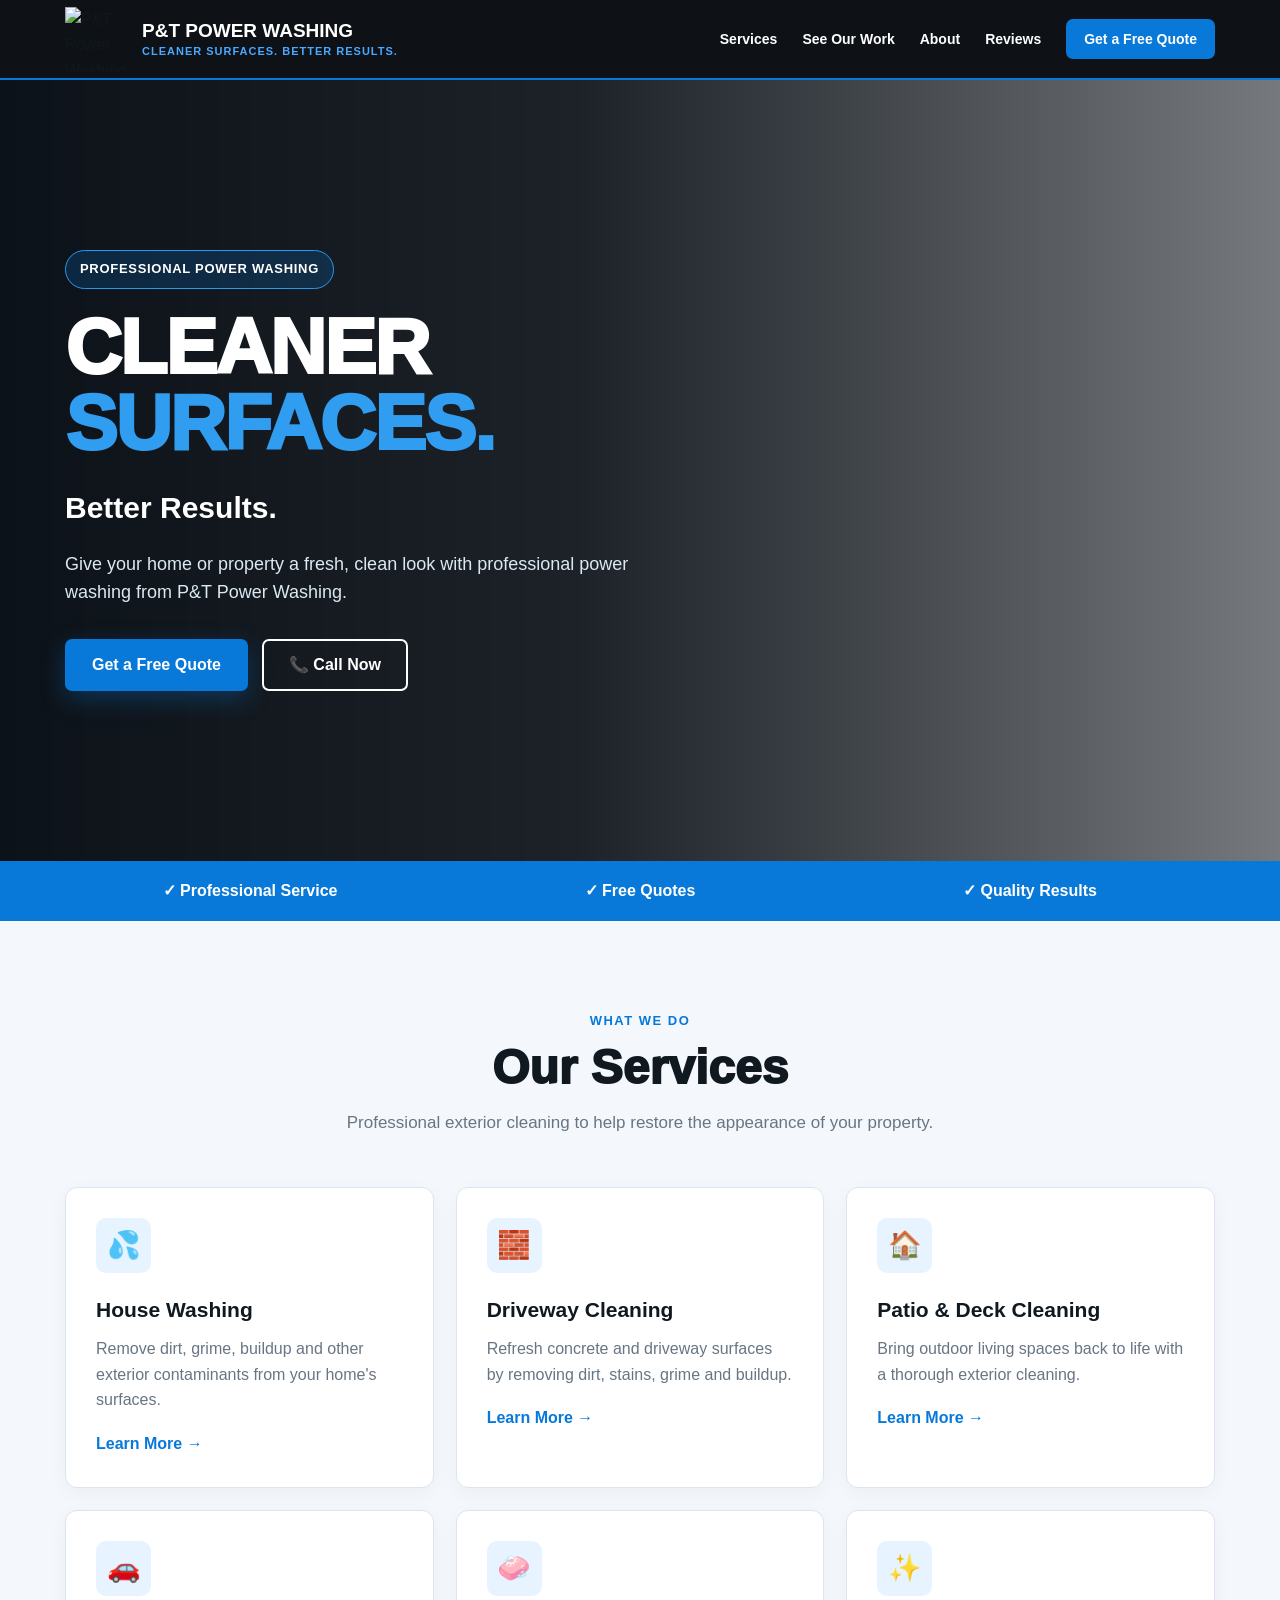
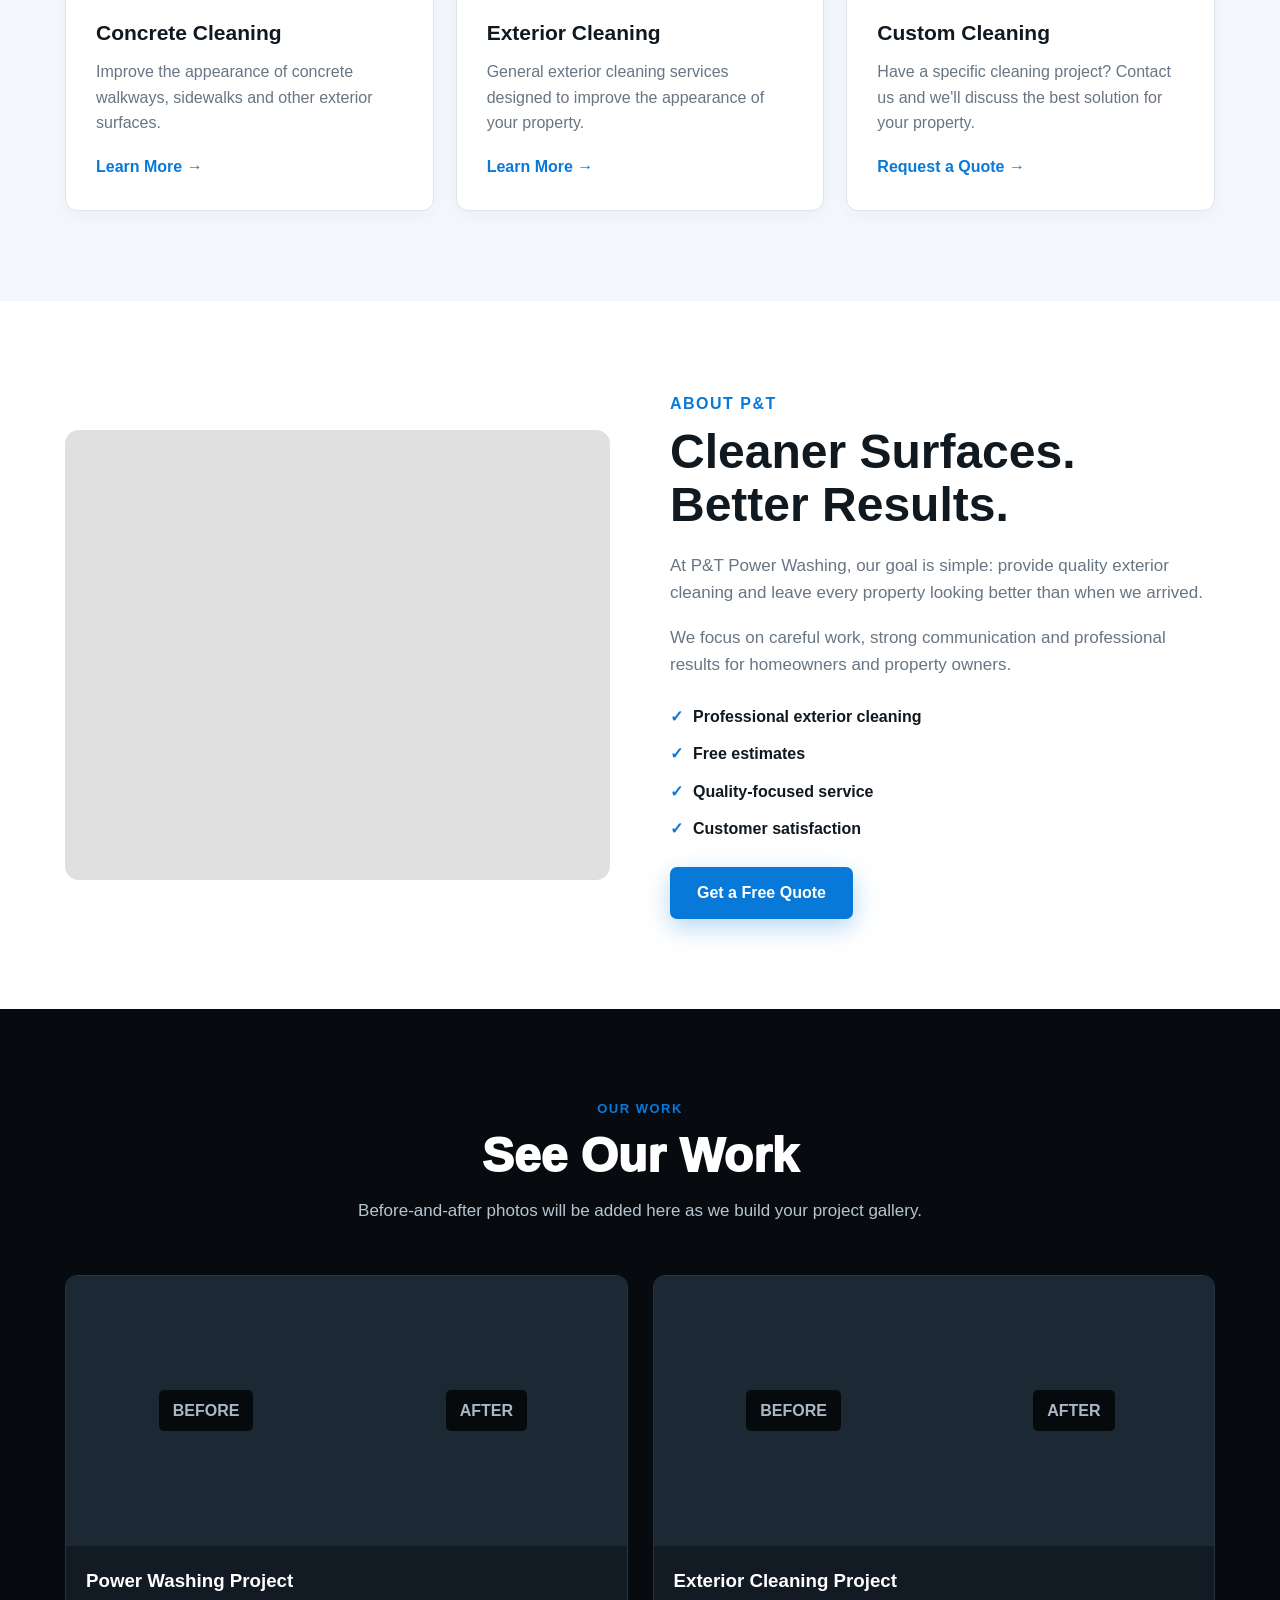
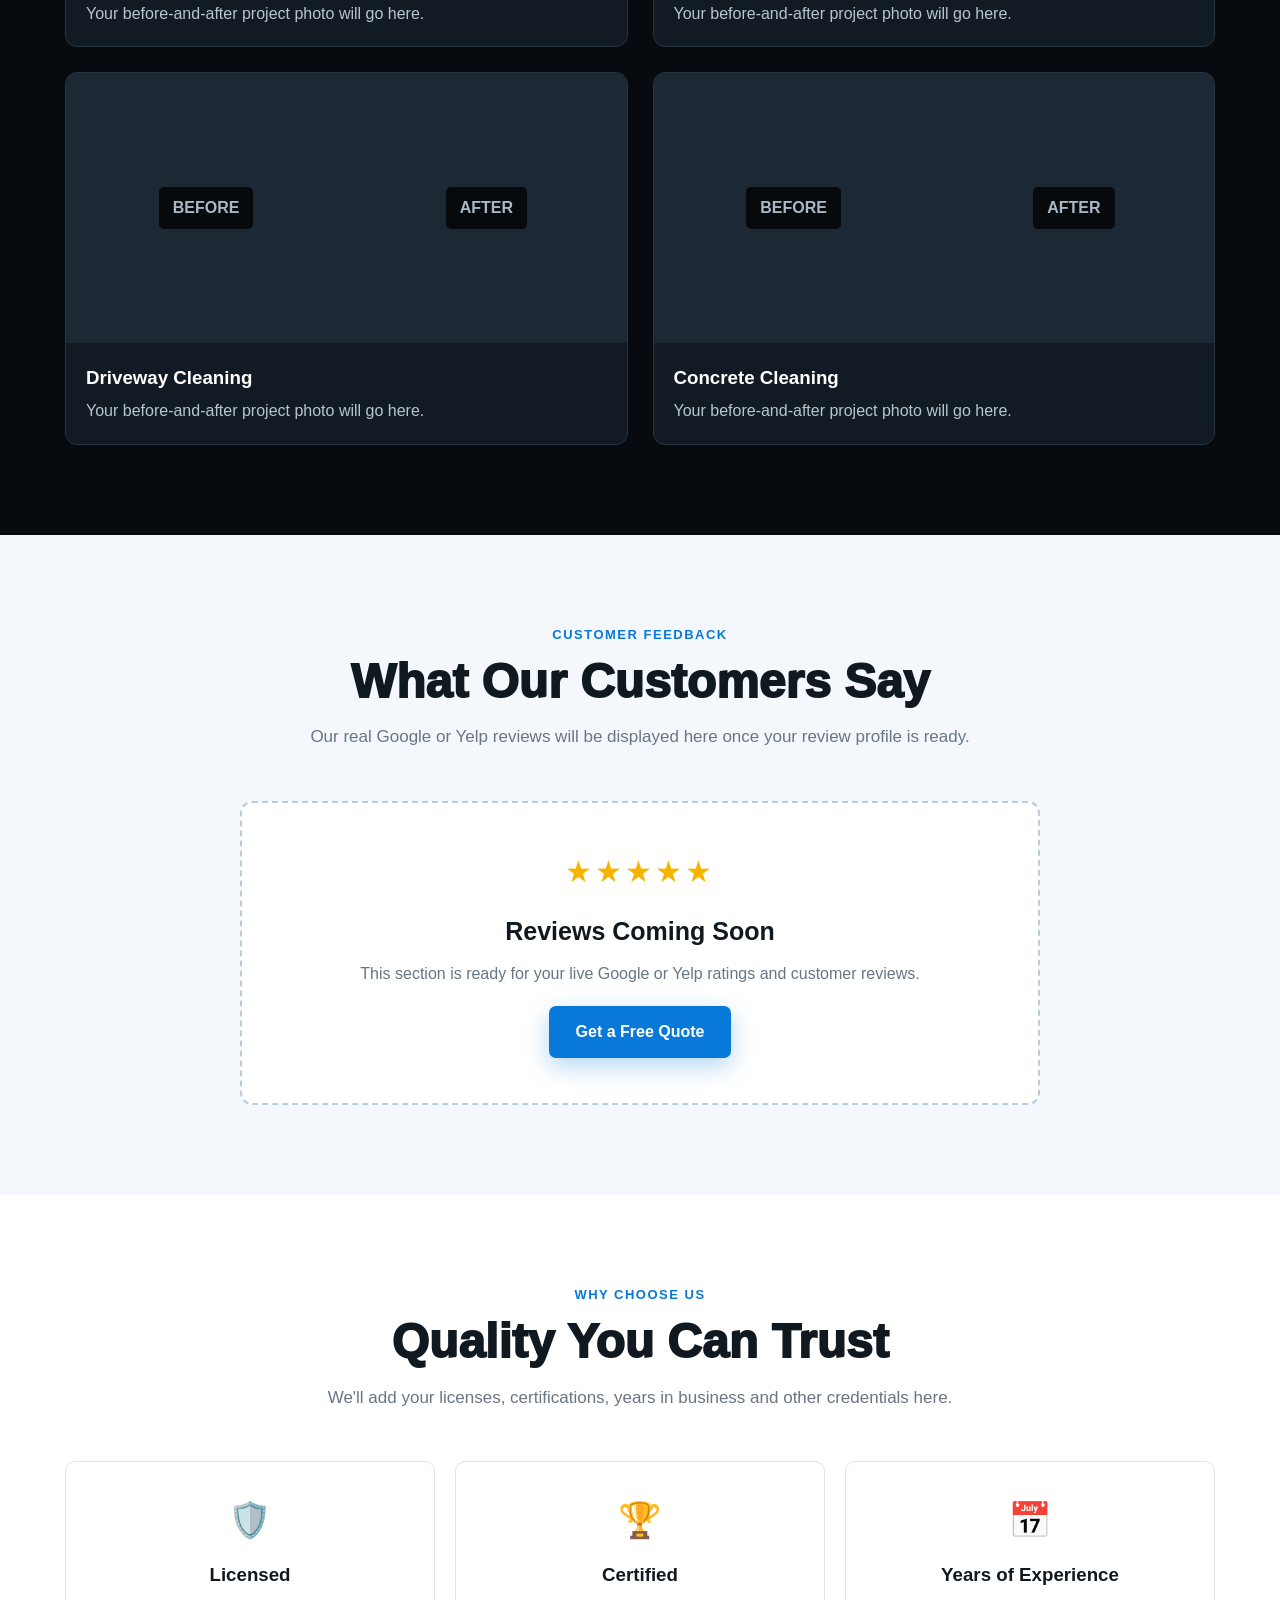
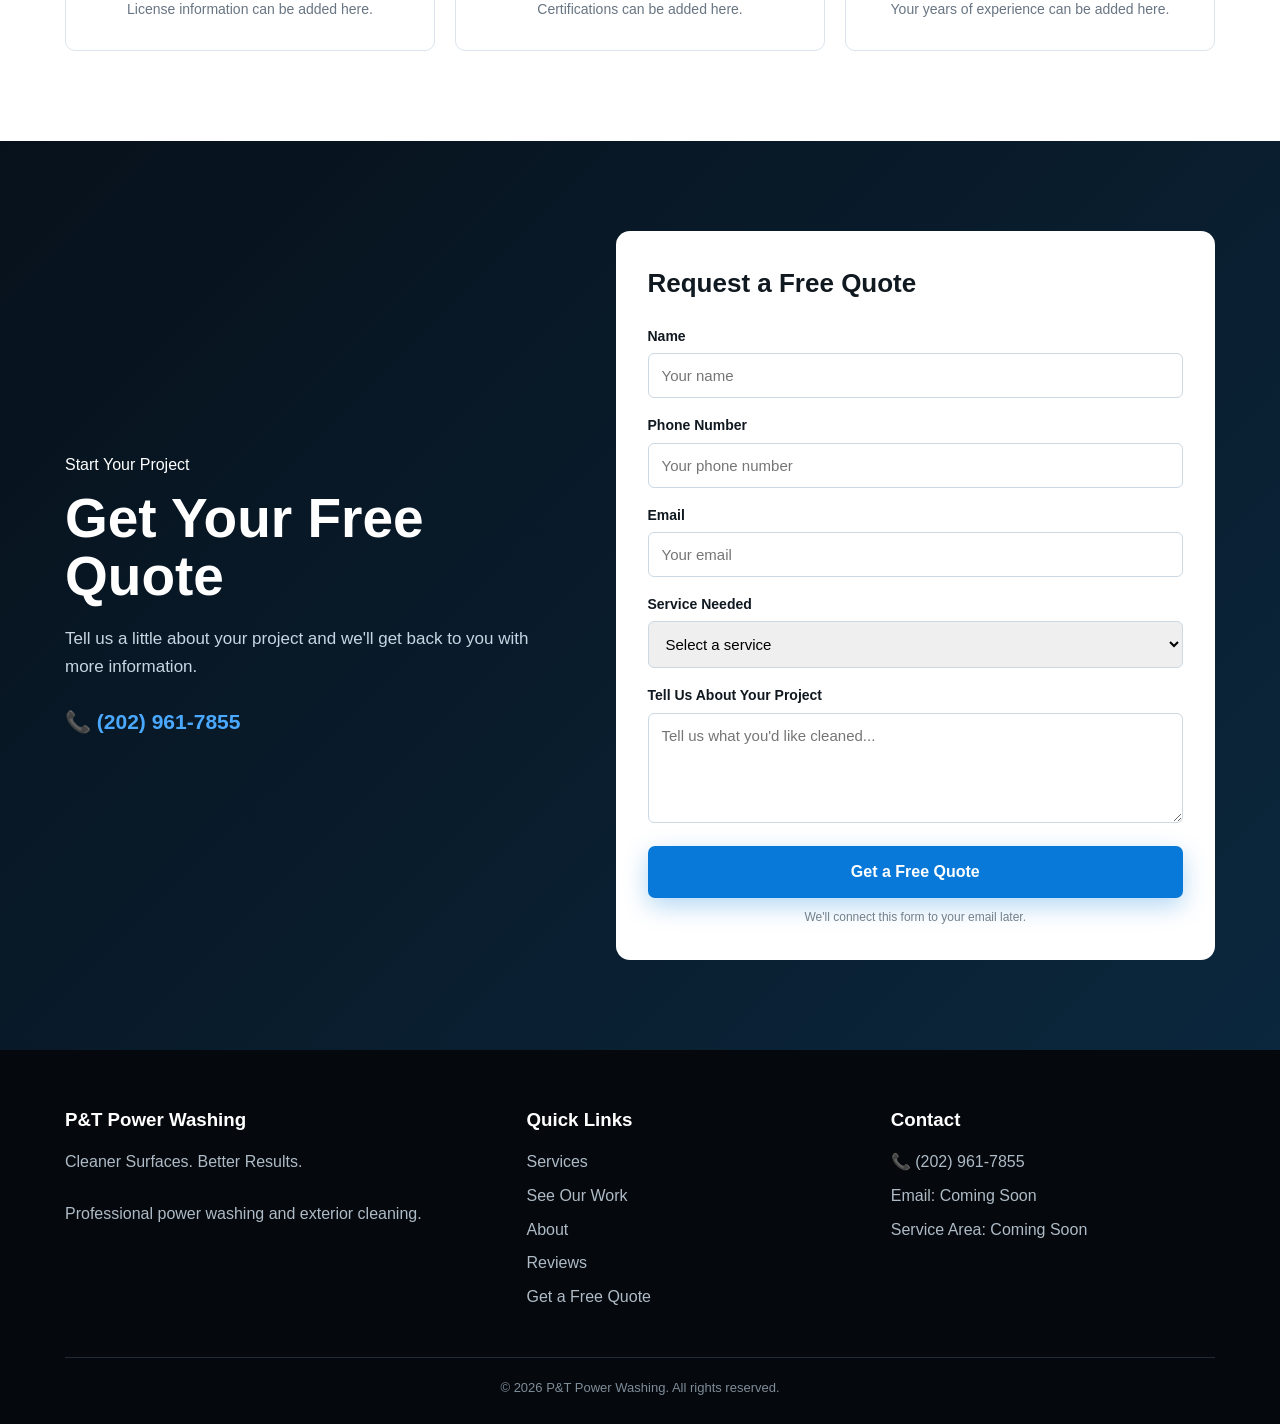
==== index.html @ 68355576 "Rename Index.html to index.html" ====
<!DOCTYPE html>
<html lang="en">
<head>
<meta charset="UTF-8">
<meta name="viewport" content="width=device-width, initial-scale=1.0">

<title>P&T Power Washing | Cleaner Surfaces, Better Results</title>

<meta
name="description"
content="P&T Power Washing provides professional power washing services. Get a free quote today."
>

<style>
:root {
--blue: #0879d9;
--dark-blue: #04559b;
--black: #070b10;
--dark: #101820;
--white: #ffffff;
--light: #f4f8fc;
--gray: #687583;
--border: #dce5ed;
}

* {
margin: 0;
padding: 0;
box-sizing: border-box;
}

html {
scroll-behavior: smooth;
}

body {
font-family: Arial, Helvetica, sans-serif;
color: var(--dark);
background: var(--white);
line-height: 1.6;
}

a {
text-decoration: none;
color: inherit;
}

img {
max-width: 100%;
display: block;
}

.container {
width: min(1150px, 92%);
margin: auto;
}

/* =========================
HEADER
========================= */

header {
position: sticky;
top: 0;
z-index: 1000;
background: rgba(7, 11, 16, 0.97);
border-bottom: 2px solid var(--blue);
}

.nav {
min-height: 78px;
display: flex;
align-items: center;
justify-content: space-between;
gap: 25px;
}

.logo {
display: flex;
align-items: center;
gap: 12px;
}

.logo img {
width: 65px;
height: 65px;
object-fit: contain;
}

.logo-text {
color: white;
font-weight: 900;
font-size: 19px;
line-height: 1.1;
}

.logo-text span {
display: block;
color: #4aa9ff;
font-size: 11px;
margin-top: 4px;
letter-spacing: 1px;
text-transform: uppercase;
}

.nav-links {
display: flex;
align-items: center;
gap: 25px;
list-style: none;
}

.nav-links a {
color: white;
font-weight: 700;
font-size: 14px;
transition: 0.2s;
}

.nav-links a:hover {
color: #4aa9ff;
}

.nav-quote {
background: var(--blue);
padding: 12px 18px;
border-radius: 7px;
color: white !important;
}

.nav-quote:hover {
background: var(--dark-blue);
}

/* =========================
HERO
========================= */

.hero {
position: relative;
min-height: 680px;
display: flex;
align-items: center;
overflow: hidden;
background:
linear-gradient(
90deg,
rgba(4, 10, 17, 0.97) 0%,
rgba(4, 10, 17, 0.90) 45%,
rgba(4, 10, 17, 0.55) 100%
),
url("images/hero.jpg") center/cover no-repeat;
}

.hero-content {
max-width: 720px;
padding: 80px 0;
}

.badge {
display: inline-block;
color: white;
background: rgba(8, 121, 217, 0.2);
border: 1px solid #2799ee;
padding: 8px 14px;
border-radius: 50px;
font-size: 13px;
font-weight: 800;
margin-bottom: 20px;
text-transform: uppercase;
letter-spacing: 0.7px;
}

.hero h1 {
color: white;
font-size: clamp(42px, 7vw, 78px);
line-height: 0.98;
margin-bottom: 22px;
font-weight: 950;
letter-spacing: -2px;
}

.hero h1 span {
color: #319df0;
}

.hero-slogan {
color: white;
font-size: clamp(21px, 3vw, 30px);
font-weight: 800;
margin-bottom: 18px;
}

.hero p {
color: #dce8f2;
font-size: 18px;
max-width: 600px;
margin-bottom: 32px;
}

.buttons {
display: flex;
flex-wrap: wrap;
gap: 14px;
}

.btn {
display: inline-flex;
justify-content: center;
align-items: center;
min-height: 52px;
padding: 0 25px;
border-radius: 7px;
font-weight: 900;
border: 2px solid transparent;
transition: 0.2s;
cursor: pointer;
}

.btn-primary {
color: white;
background: var(--blue);
box-shadow: 0 8px 25px rgba(8, 121, 217, 0.3);
}

.btn-primary:hover {
background: #0968b8;
transform: translateY(-2px);
}

.btn-outline {
color: white;
border-color: white;
background: transparent;
}

.btn-outline:hover {
background: white;
color: var(--black);
}

/* =========================
TRUST BAR
========================= */

.trust-bar {
background: var(--blue);
color: white;
padding: 17px 0;
}

.trust-items {
display: grid;
grid-template-columns: repeat(3, 1fr);
gap: 20px;
text-align: center;
}

.trust-item {
font-weight: 800;
}

/* =========================
GENERAL SECTIONS
========================= */

section {
padding: 90px 0;
}

.section-heading {
text-align: center;
max-width: 700px;
margin: 0 auto 50px;
}

.section-heading .small-title {
color: var(--blue);
font-weight: 900;
text-transform: uppercase;
letter-spacing: 1.5px;
font-size: 13px;
margin-bottom: 10px;
}

.section-heading h2 {
font-size: clamp(32px, 5vw, 48px);
line-height: 1.1;
margin-bottom: 15px;
font-weight: 950;
}

.section-heading p {
color: var(--gray);
font-size: 17px;
}

/* =========================
SERVICES
========================= */

.services {
background: var(--light);
}

.service-grid {
display: grid;
grid-template-columns: repeat(3, 1fr);
gap: 22px;
}

.service-card {
background: white;
border: 1px solid var(--border);
border-radius: 12px;
padding: 30px;
transition: 0.25s;
box-shadow: 0 5px 20px rgba(0,0,0,0.04);
}

.service-card:hover {
transform: translateY(-6px);
box-shadow: 0 15px 35px rgba(0,0,0,0.09);
border-color: #8fcaf5;
}

.service-icon {
width: 55px;
height: 55px;
display: flex;
align-items: center;
justify-content: center;
border-radius: 10px;
background: #e7f4ff;
color: var(--blue);
font-size: 27px;
margin-bottom: 20px;
}

.service-card h3 {
font-size: 21px;
margin-bottom: 10px;
}

.service-card p {
color: var(--gray);
margin-bottom: 18px;
}

.service-link {
color: var(--blue);
font-weight: 900;
}

/* =========================
ABOUT
========================= */

.about-grid {
display: grid;
grid-template-columns: 1fr 1fr;
gap: 60px;
align-items: center;
}

.about-image {
min-height: 450px;
border-radius: 14px;
background:
linear-gradient(rgba(0,0,0,0.12), rgba(0,0,0,0.12)),
url("images/about.jpg") center/cover no-repeat;
}

.about-content .small-title {
color: var(--blue);
font-weight: 900;
text-transform: uppercase;
letter-spacing: 1.5px;
}

.about-content h2 {
font-size: clamp(34px, 5vw, 48px);
line-height: 1.1;
margin: 10px 0 20px;
}

.about-content p {
color: var(--gray);
margin-bottom: 18px;
font-size: 17px;
}

.about-list {
list-style: none;
margin: 25px 0;
}

.about-list li {
margin-bottom: 12px;
font-weight: 700;
}

.about-list li::before {
content: "✓";
color: var(--blue);
font-weight: 900;
margin-right: 10px;
}

/* =========================
GALLERY
========================= */

.gallery {
background: var(--black);
color: white;
}

.gallery .section-heading p {
color: #b8c5d0;
}

.gallery-grid {
display: grid;
grid-template-columns: repeat(2, 1fr);
gap: 25px;
}

.gallery-card {
background: #121b24;
border: 1px solid #263542;
border-radius: 12px;
overflow: hidden;
}

.gallery-images {
display: grid;
grid-template-columns: 1fr 1fr;
}

.gallery-image {
min-height: 270px;
display: flex;
align-items: center;
justify-content: center;
color: #aab8c5;
background: #1c2833;
font-weight: 800;
text-align: center;
padding: 20px;
}

.gallery-image.before {
background-image: url("images/before-1.jpg");
background-position: center;
background-size: cover;
}

.gallery-image.after {
background-image: url("images/after-1.jpg");
background-position: center;
background-size: cover;
}

.gallery-label {
background: rgba(0,0,0,0.75);
padding: 8px 14px;
border-radius: 5px;
}

.gallery-info {
padding: 20px;
}

.gallery-info h3 {
margin-bottom: 5px;
}

.gallery-info p {
color: #b8c5d0;
}

/* =========================
REVIEWS
========================= */

.reviews {
background: var(--light);
}

.review-placeholder {
background: white;
border: 2px dashed #b8cde0;
border-radius: 12px;
padding: 45px;
text-align: center;
max-width: 800px;
margin: auto;
}

.stars {
color: #f5b400;
font-size: 30px;
letter-spacing: 3px;
margin-bottom: 15px;
}

.review-placeholder h3 {
font-size: 25px;
margin-bottom: 10px;
}

.review-placeholder p {
color: var(--gray);
margin-bottom: 20px;
}

/* =========================
CREDENTIALS
========================= */

.credentials {
background: white;
}

.credential-grid {
display: grid;
grid-template-columns: repeat(3, 1fr);
gap: 20px;
}

.credential {
border: 1px solid var(--border);
border-radius: 10px;
padding: 30px;
text-align: center;
}

.credential-icon {
font-size: 35px;
margin-bottom: 12px;
}

.credential h3 {
margin-bottom: 8px;
}

.credential p {
color: var(--gray);
font-size: 14px;
}

/* =========================
QUOTE
========================= */

.quote {
background:
linear-gradient(
135deg,
#07111b,
#0b273d
);
color: white;
}

.quote-grid {
display: grid;
grid-template-columns: 0.9fr 1.1fr;
gap: 60px;
align-items: center;
}

.quote-content h2 {
font-size: clamp(35px, 5vw, 55px);
line-height: 1.05;
margin: 12px 0 20px;
}

.quote-content p {
color: #c7d6e2;
font-size: 17px;
margin-bottom: 25px;
}

.phone-link {
color: #4aa9ff;
font-weight: 900;
font-size: 21px;
}

.quote-form {
background: white;
color: var(--dark);
padding: 32px;
border-radius: 14px;
}

.quote-form h3 {
font-size: 26px;
margin-bottom: 20px;
}

.form-group {
margin-bottom: 16px;
}

.form-group label {
display: block;
font-weight: 800;
font-size: 14px;
margin-bottom: 6px;
}

.form-group input,
.form-group select,
.form-group textarea {
width: 100%;
border: 1px solid #ccd8e2;
border-radius: 6px;
padding: 13px;
font-family: inherit;
font-size: 15px;
outline: none;
}

.form-group input:focus,
.form-group select:focus,
.form-group textarea:focus {
border-color: var(--blue);
}

.form-group textarea {
min-height: 110px;
resize: vertical;
}

.form-submit {
width: 100%;
border: none;
font-size: 16px;
}

.form-note {
color: #71808c;
font-size: 12px;
margin-top: 10px;
text-align: center;
}

/* =========================
FOOTER
========================= */

footer {
background: #05080c;
color: white;
padding: 55px 0 25px;
}

.footer-grid {
display: grid;
grid-template-columns: 1.3fr 1fr 1fr;
gap: 40px;
margin-bottom: 40px;
}

footer h3 {
margin-bottom: 15px;
}

footer p,
footer li {
color: #aebbc6;
}

footer ul {
list-style: none;
}

footer li {
margin-bottom: 8px;
}

footer a:hover {
color: #4aa9ff;
}

.footer-bottom {
border-top: 1px solid #202b35;
padding-top: 20px;
text-align: center;
color: #7f8d99;
font-size: 13px;
}

/* =========================
MOBILE
========================= */

@media (max-width: 850px) {
.nav-links {
display: none;
}

.hero {
min-height: 620px;
}

.service-grid,
.credential-grid {
grid-template-columns: 1fr 1fr;
}

.about-grid,
.quote-grid {
grid-template-columns: 1fr;
}

.about-image {
min-height: 350px;
}

.gallery-grid {
grid-template-columns: 1fr;
}

.footer-grid {
grid-template-columns: 1fr 1fr;
}
}

@media (max-width: 600px) {
section {
padding: 65px 0;
}

.logo img {
width: 55px;
height: 55px;
}

.logo-text {
font-size: 15px;
}

.nav-quote {
display: none;
}

.hero h1 {
font-size: 48px;
}

.hero p {
font-size: 16px;
}

.buttons {
flex-direction: column;
}

.btn {
width: 100%;
}

.trust-items {
grid-template-columns: 1fr;
gap: 8px;
}

.service-grid,
.credential-grid {
grid-template-columns: 1fr;
}

.gallery-images {
grid-template-columns: 1fr;
}

.gallery-image {
min-height: 220px;
}

.footer-grid {
grid-template-columns: 1fr;
}

.quote-form {
padding: 23px;
}
}
</style>
</head>

<body>

<!-- =========================
HEADER
========================== -->

<header>
<div class="container nav">

<a href="#" class="logo">
<!-- Replace this file with your logo -->
<img src="images/"Logo-JPEG.jpg" alt="P&T Power Washing logo">

<div class="logo-text">
P&T POWER WASHING
<span>Cleaner Surfaces. Better Results.</span>
</div>
</a>

<ul class="nav-links">
<li><a href="#services">Services</a></li>
<li><a href="#work">See Our Work</a></li>
<li><a href="#about">About</a></li>
<li><a href="#reviews">Reviews</a></li>
<li>
<a class="nav-quote" href="#quote">Get a Free Quote</a>
</li>
</ul>

</div>
</header>


<!-- =========================
HERO
========================== -->

<main>

<section class="hero">

<div class="container">

<div class="hero-content">

<div class="badge">
Professional Power Washing
</div>

<h1>
CLEANER<br>
<span>SURFACES.</span>
</h1>

<div class="hero-slogan">
Better Results.
</div>

<p>
Give your home or property a fresh, clean look with
professional power washing from P&T Power Washing.
</p>

<div class="buttons">

<a href="#quote" class="btn btn-primary">
Get a Free Quote
</a>

<a href="tel:+12029617855" class="btn btn-outline">
📞 Call Now
</a>

</div>

</div>

</div>

</section>


<!-- =========================
TRUST BAR
========================== -->

<div class="trust-bar">

<div class="container trust-items">

<div class="trust-item">
✓ Professional Service
</div>

<div class="trust-item">
✓ Free Quotes
</div>

<div class="trust-item">
✓ Quality Results
</div>

</div>

</div>


<!-- =========================
SERVICES
========================== -->

<section class="services" id="services">

<div class="container">

<div class="section-heading">

<div class="small-title">
What We Do
</div>

<h2>
Our Services
</h2>

<p>
Professional exterior cleaning to help restore the
appearance of your property.
</p>

</div>


<div class="service-grid">

<article class="service-card">

<div class="service-icon">
💦
</div>

<h3>
House Washing
</h3>

<p>
Remove dirt, grime, buildup and other exterior
contaminants from your home's surfaces.
</p>

<a href="house-washing.html" class="service-link">
Learn More →
</a>

</article>


<article class="service-card">

<div class="service-icon">
🧱
</div>

<h3>
Driveway Cleaning
</h3>

<p>
Refresh concrete and driveway surfaces by removing
dirt, stains, grime and buildup.
</p>

<a href="driveway-cleaning.html" class="service-link">
Learn More →
</a>

</article>


<article class="service-card">

<div class="service-icon">
🏠
</div>

<h3>
Patio & Deck Cleaning
</h3>

<p>
Bring outdoor living spaces back to life with a
thorough exterior cleaning.
</p>

<a href="patio-deck-cleaning.html" class="service-link">
Learn More →
</a>

</article>


<article class="service-card">

<div class="service-icon">
🚗
</div>

<h3>
Concrete Cleaning
</h3>

<p>
Improve the appearance of concrete walkways,
sidewalks and other exterior surfaces.
</p>

<a href="concrete-cleaning.html" class="service-link">
Learn More →
</a>

</article>


<article class="service-card">

<div class="service-icon">
🧼
</div>

<h3>
Exterior Cleaning
</h3>

<p>
General exterior cleaning services designed to
improve the appearance of your property.
</p>

<a href="exterior-cleaning.html" class="service-link">
Learn More →
</a>

</article>


<article class="service-card">

<div class="service-icon">
✨
</div>

<h3>
Custom Cleaning
</h3>

<p>
Have a specific cleaning project? Contact us and
we'll discuss the best solution for your property.
</p>

<a href="#quote" class="service-link">
Request a Quote →
</a>

</article>

</div>

</div>

</section>


<!-- =========================
ABOUT
========================== -->

<section id="about">

<div class="container about-grid">

<div class="about-image">
</div>

<div class="about-content">

<div class="small-title">
About P&T
</div>

<h2>
Cleaner Surfaces.<br>
Better Results.
</h2>

<p>
At P&T Power Washing, our goal is simple:
provide quality exterior cleaning and leave every
property looking better than when we arrived.
</p>

<p>
We focus on careful work, strong communication and
professional results for homeowners and property
owners.
</p>

<ul class="about-list">
<li>Professional exterior cleaning</li>
<li>Free estimates</li>
<li>Quality-focused service</li>
<li>Customer satisfaction</li>
</ul>

<a href="#quote" class="btn btn-primary">
Get a Free Quote
</a>

</div>

</div>

</section>


<!-- =========================
SEE OUR WORK
========================== -->

<section class="gallery" id="work">

<div class="container">

<div class="section-heading">

<div class="small-title">
Our Work
</div>

<h2>
See Our Work
</h2>

<p>
Before-and-after photos will be added here as we
build your project gallery.
</p>

</div>


<div class="gallery-grid">

<!-- JOB 1 -->

<article class="gallery-card">

<div class="gallery-images">

<div class="gallery-image before">
<div class="gallery-label">
BEFORE
</div>
</div>

<div class="gallery-image after">
<div class="gallery-label">
AFTER
</div>
</div>

</div>

<div class="gallery-info">

<h3>
Power Washing Project
</h3>

<p>
Your before-and-after project photo will go here.
</p>

</div>

</article>


<!-- JOB 2 -->

<article class="gallery-card">

<div class="gallery-images">

<div class="gallery-image before">
<div class="gallery-label">
BEFORE
</div>
</div>

<div class="gallery-image after">
<div class="gallery-label">
AFTER
</div>
</div>

</div>

<div class="gallery-info">

<h3>
Exterior Cleaning Project
</h3>

<p>
Your before-and-after project photo will go here.
</p>

</div>

</article>


<!-- JOB 3 -->

<article class="gallery-card">

<div class="gallery-images">

<div class="gallery-image before">
<div class="gallery-label">
BEFORE
</div>
</div>

<div class="gallery-image after">
<div class="gallery-label">
AFTER
</div>
</div>

</div>

<div class="gallery-info">

<h3>
Driveway Cleaning
</h3>

<p>
Your before-and-after project photo will go here.
</p>

</div>

</article>


<!-- JOB 4 -->

<article class="gallery-card">

<div class="gallery-images">

<div class="gallery-image before">
<div class="gallery-label">
BEFORE
</div>
</div>

<div class="gallery-image after">
<div class="gallery-label">
AFTER
</div>
</div>

</div>

<div class="gallery-info">

<h3>
Concrete Cleaning
</h3>

<p>
Your before-and-after project photo will go here.
</p>

</div>

</article>

</div>

</div>

</section>


<!-- =========================
REVIEWS
========================== -->

<section class="reviews" id="reviews">

<div class="container">

<div class="section-heading">

<div class="small-title">
Customer Feedback
</div>

<h2>
What Our Customers Say
</h2>

<p>
Our real Google or Yelp reviews will be displayed
here once your review profile is ready.
</p>

</div>


<div class="review-placeholder">

<div class="stars">
★★★★★
</div>

<h3>
Reviews Coming Soon
</h3>

<p>
This section is ready for your live Google or Yelp
ratings and customer reviews.
</p>

<!-- Add your official review profile link later -->

<a href="#quote" class="btn btn-primary">
Get a Free Quote
</a>

</div>

</div>

</section>


<!-- =========================
CREDENTIALS
========================== -->

<section class="credentials">

<div class="container">

<div class="section-heading">

<div class="small-title">
Why Choose Us
</div>

<h2>
Quality You Can Trust
</h2>

<p>
We'll add your licenses, certifications, years in
business and other credentials here.
</p>

</div>


<div class="credential-grid">

<div class="credential">

<div class="credential-icon">
🛡️
</div>

<h3>
Licensed
</h3>

<p>
License information can be added here.
</p>

</div>


<div class="credential">

<div class="credential-icon">
🏆
</div>

<h3>
Certified
</h3>

<p>
Certifications can be added here.
</p>

</div>


<div class="credential">

<div class="credential-icon">
📅
</div>

<h3>
Years of Experience
</h3>

<p>
Your years of experience can be added here.
</p>

</div>

</div>

</div>

</section>


<!-- =========================
QUOTE SECTION
========================== -->

<section class="quote" id="quote">

<div class="container quote-grid">

<div class="quote-content">

<div class="small-title">
Start Your Project
</div>

<h2>
Get Your Free Quote
</h2>

<p>
Tell us a little about your project and we'll get
back to you with more information.
</p>

<a
href="tel:+12029617855"
class="phone-link"
>
📞 (202) 961-7855
</a>

</div>


<div class="quote-form">

<h3>
Request a Free Quote
</h3>

<!--
We will connect this form to your Gmail later.
Do NOT put your Gmail address here yet.
-->

<form
action="#"
method="POST"
>

<div class="form-group">

<label for="name">
Name
</label>

<input
type="text"
id="name"
name="name"
placeholder="Your name"
required
>

</div>


<div class="form-group">

<label for="phone">
Phone Number
</label>

<input
type="tel"
id="phone"
name="phone"
placeholder="Your phone number"
required
>

</div>


<div class="form-group">

<label for="email">
Email
</label>

<input
type="email"
id="email"
name="email"
placeholder="Your email"
>

</div>


<div class="form-group">

<label for="service">
Service Needed
</label>

<select
id="service"
name="service"
required
>

<option value="">
Select a service
</option>

<option value="house-washing">
House Washing
</option>

<option value="driveway-cleaning">
Driveway Cleaning
</option>

<option value="patio-deck">
Patio & Deck Cleaning
</option>

<option value="concrete-cleaning">
Concrete Cleaning
</option>

<option value="exterior-cleaning">
Exterior Cleaning
</option>

<option value="other">
Other
</option>

</select>

</div>


<div class="form-group">

<label for="message">
Tell Us About Your Project
</label>

<textarea
id="message"
name="message"
placeholder="Tell us what you'd like cleaned..."
></textarea>

</div>


<button
type="submit"
class="btn btn-primary form-submit"
>
Get a Free Quote
</button>

<div class="form-note">
We'll connect this form to your email later.
</div>

</form>

</div>

</div>

</section>

</main>


<!-- =========================
FOOTER
========================== -->

<footer>

<div class="container">

<div class="footer-grid">

<div>

<h3>
P&T Power Washing
</h3>

<p>
Cleaner Surfaces. Better Results.
</p>

<br>

<p>
Professional power washing and exterior cleaning.
</p>

</div>


<div>

<h3>
Quick Links
</h3>

<ul>

<li>
<a href="#services">
Services
</a>
</li>

<li>
<a href="#work">
See Our Work
</a>
</li>

<li>
<a href="#about">
About
</a>
</li>

<li>
<a href="#reviews">
Reviews
</a>
</li>

<li>
<a href="#quote">
Get a Free Quote
</a>
</li>

</ul>

</div>


<div>

<h3>
Contact
</h3>

<ul>

<li>
<a href="tel:+12029617855">
📞 (202) 961-7855
</a>
</li>

<li>
Email: Coming Soon
</li>

<li>
Service Area: Coming Soon
</li>

</ul>

</div>

</div>


<div class="footer-bottom">

© 2026 P&T Power Washing. All rights reserved.

</div>

</div>

</footer>


</body>
</html>
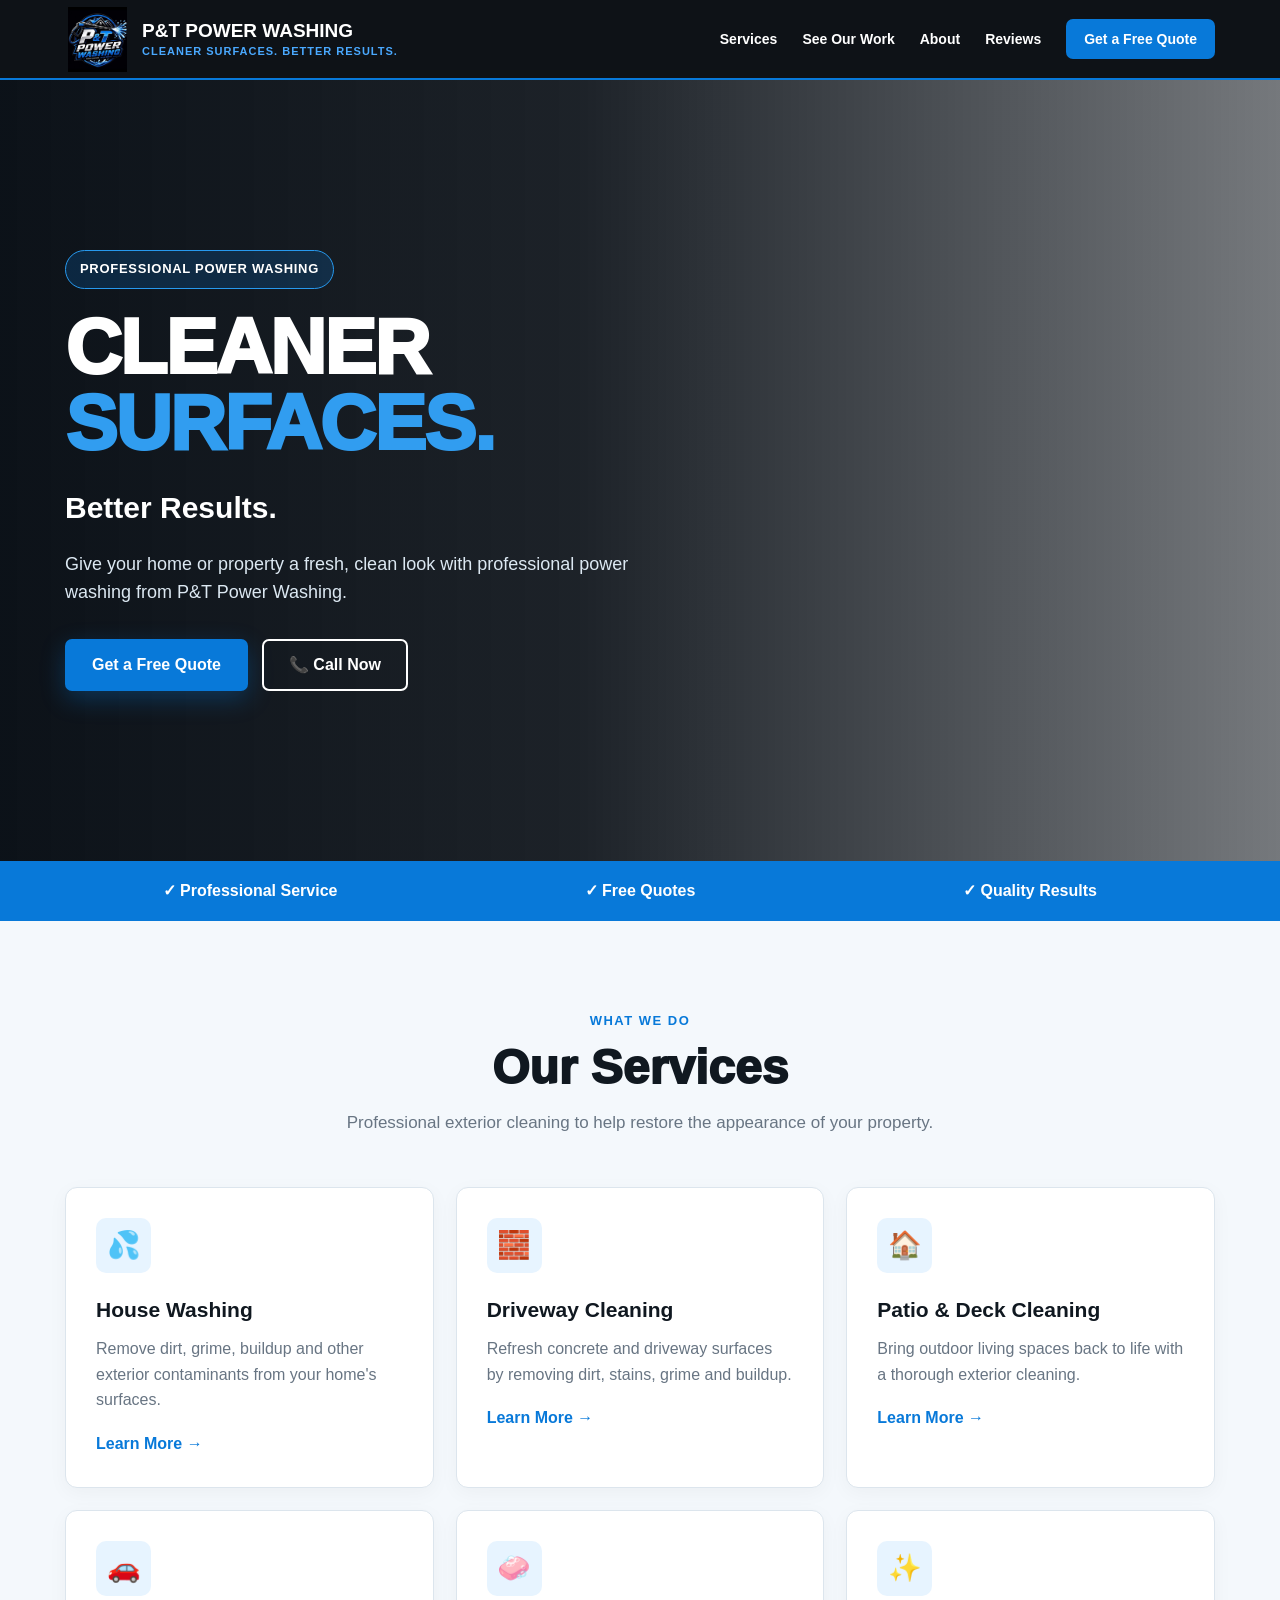
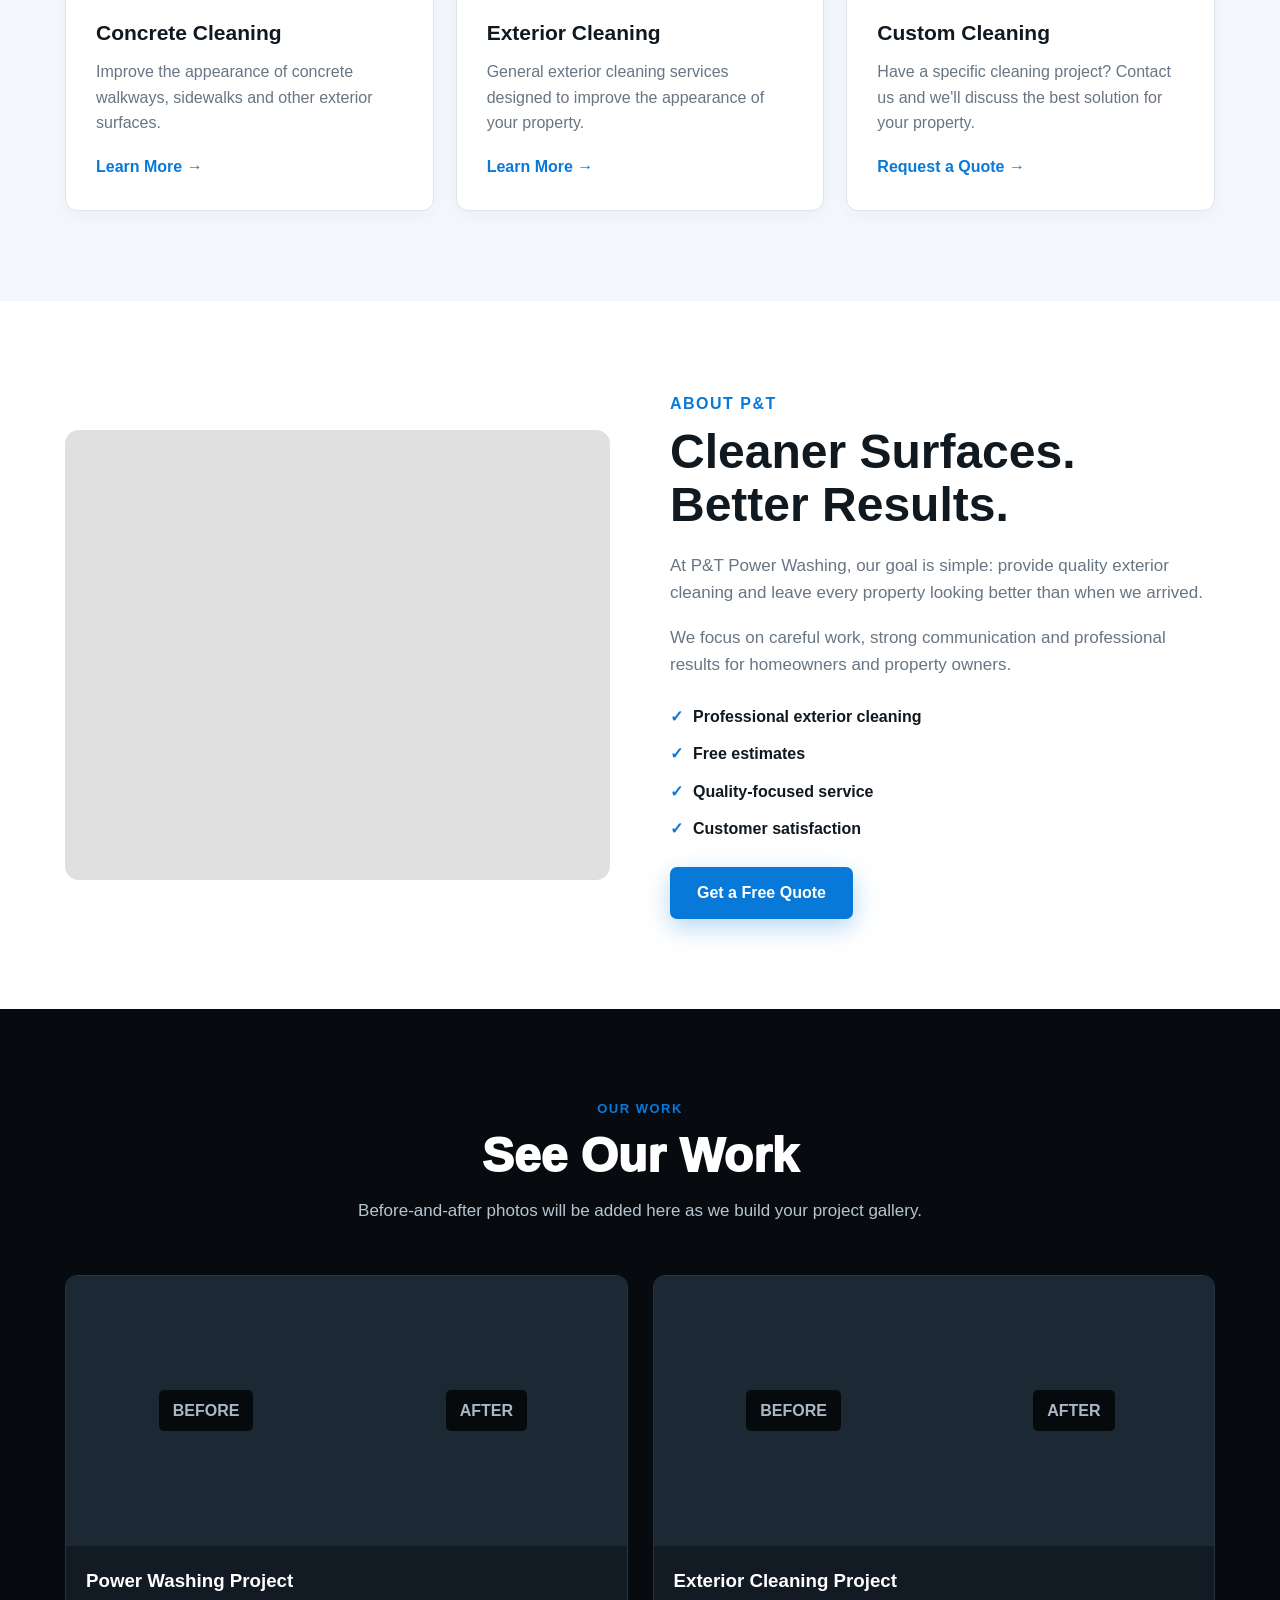
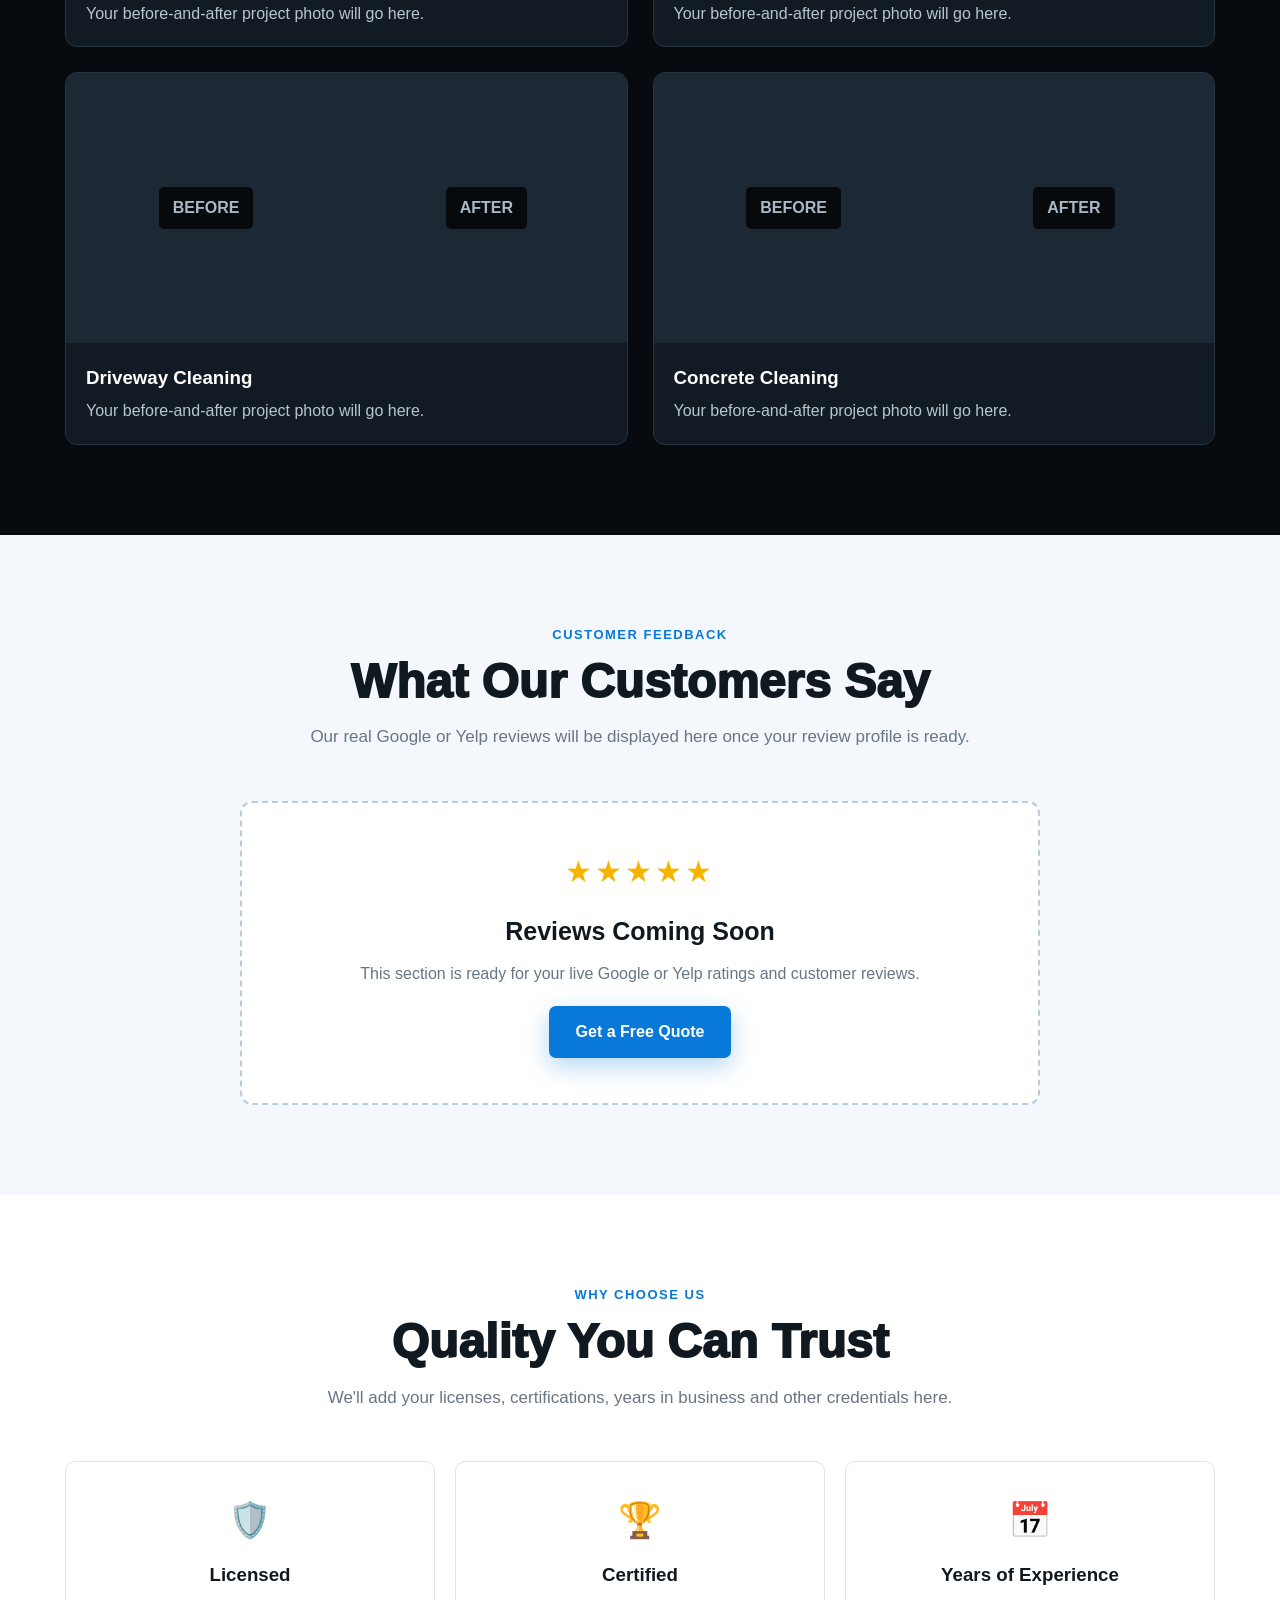
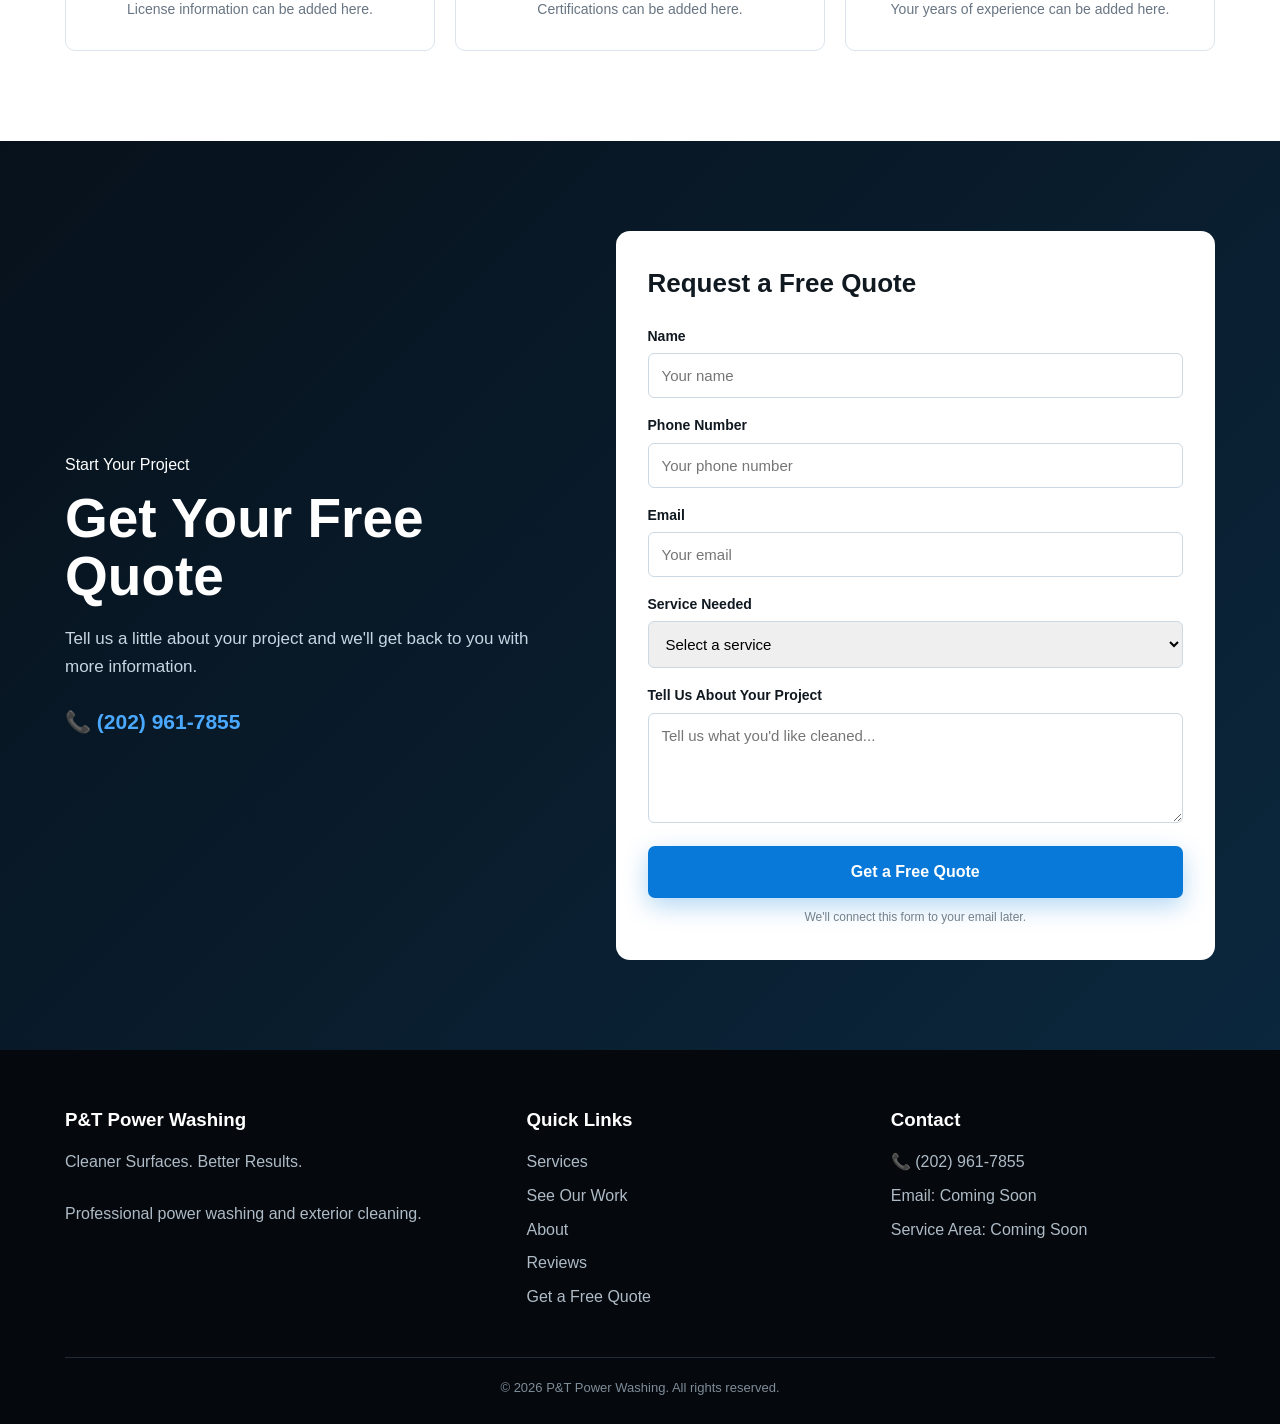
==== commit 6a19432d: "Update index.html" ====
--- a/index.html
+++ b/index.html
@@ -804,7 +804,7 @@
 
 <a href="#" class="logo">
 <!-- Replace this file with your logo -->
-<img src="images/"Logo-JPEG.jpg" alt="P&T Power Washing logo">
+<img src ="Logo-JPEG.jpg" alt="P&T Power Washing logo">
 
 <div class="logo-text">
 P&T POWER WASHING
